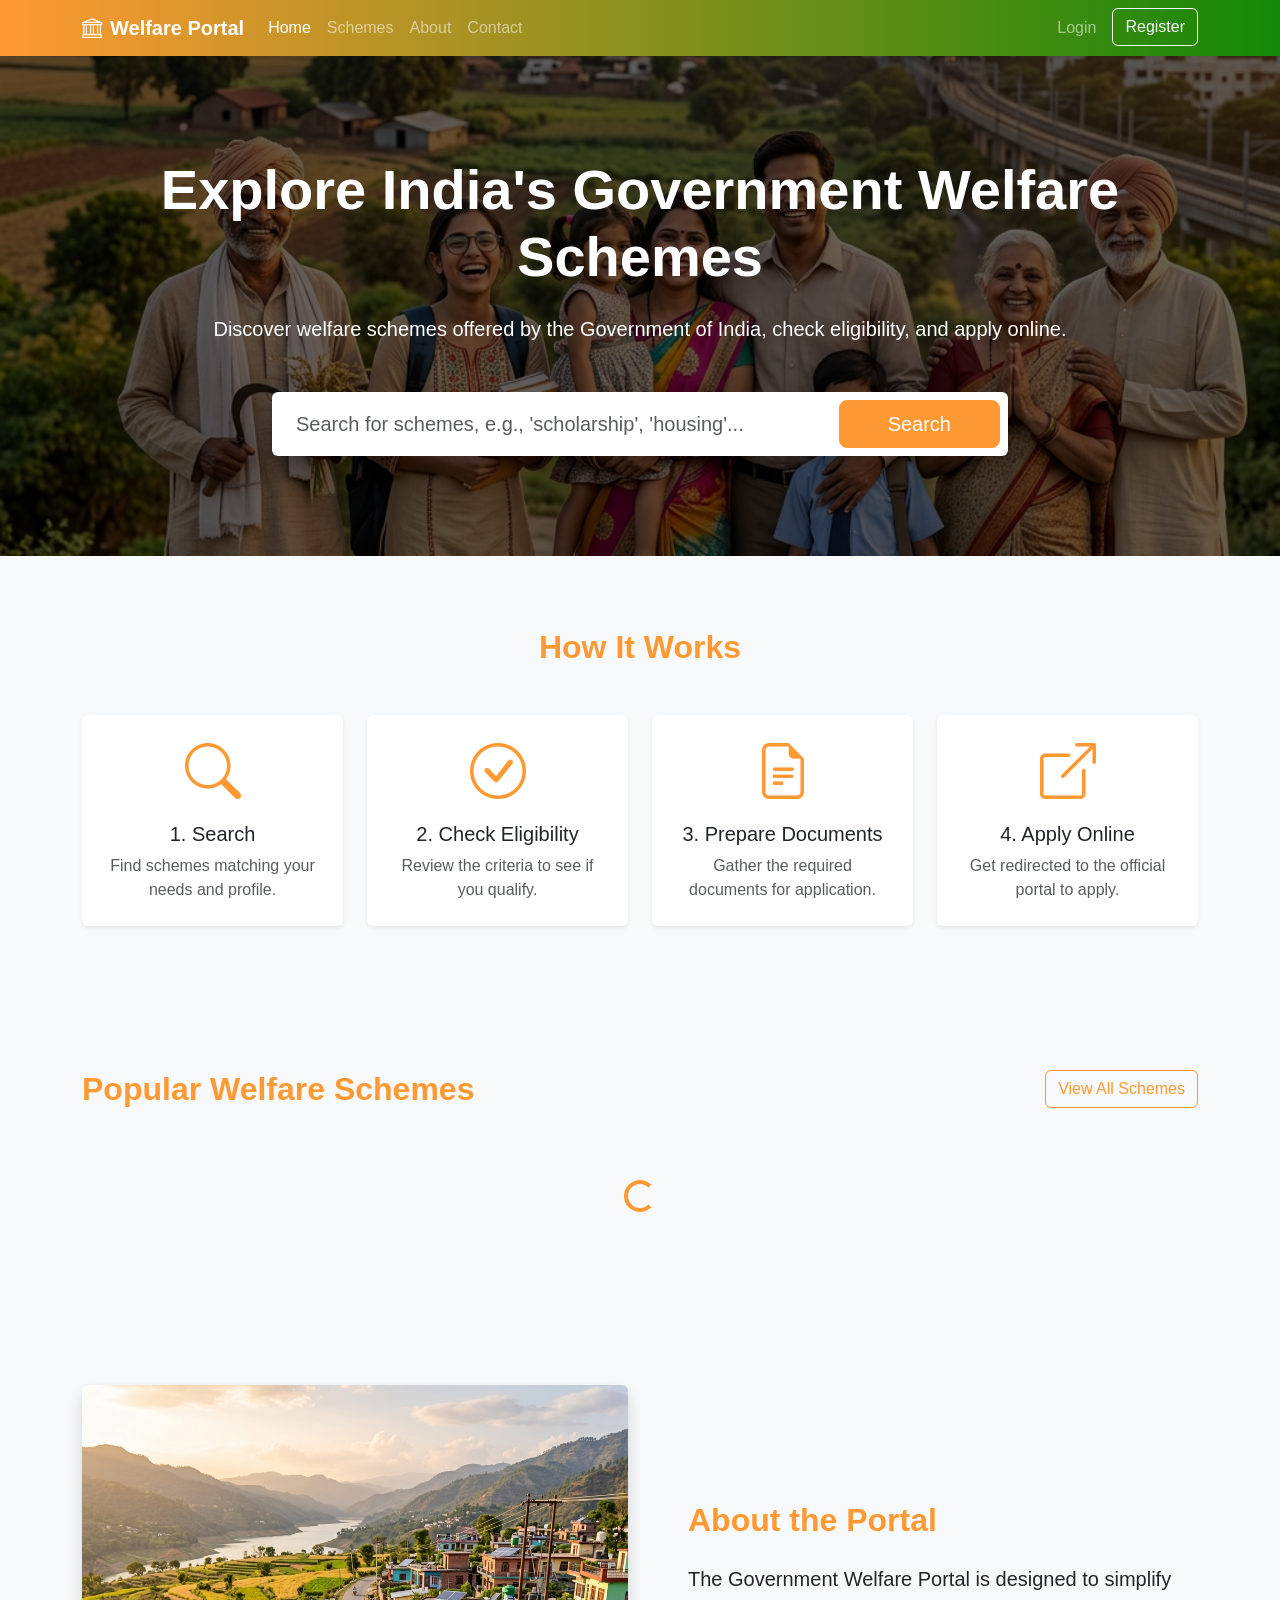
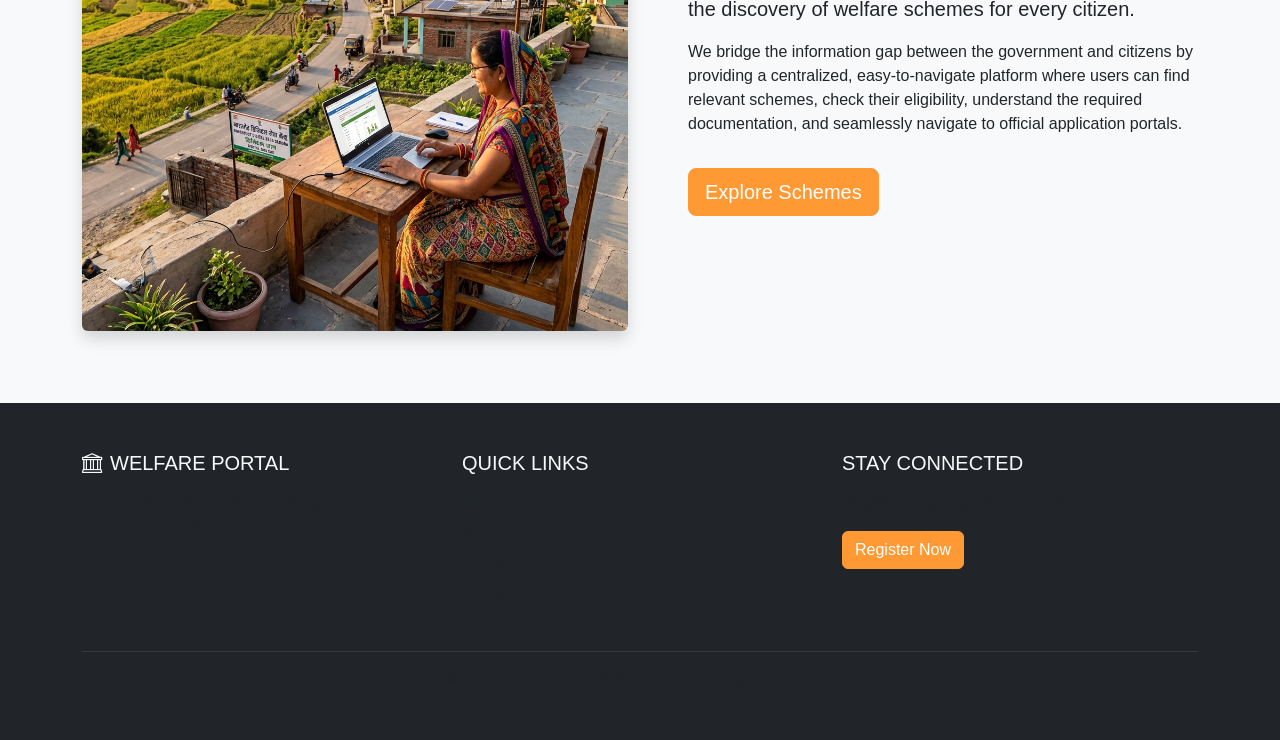
==== index.html @ afb79636 "first commit" ====
﻿<!DOCTYPE html>
<html lang="en">
<head>
    <meta charset="UTF-8">
    <meta name="viewport" content="width=device-width, initial-scale=1.0">
    <title>Government Welfare Portal - Find Schemes That Matter to You</title>
    <meta name="description" content="Discover government welfare schemes, check eligibility, view required documents, and apply through official portals.">
    <link href="https://cdn.jsdelivr.net/npm/bootstrap@5.3.0/dist/css/bootstrap.min.css" rel="stylesheet">
    <link href="https://fonts.googleapis.com/css2?family=Roboto:wght@400;500;700&display=swap" rel="stylesheet">
    <link href="https://cdn.jsdelivr.net/npm/bootstrap-icons@1.10.5/font/bootstrap-icons.css" rel="stylesheet">
    <link href="assets/css/style.css" rel="stylesheet">
</head>
<body>

<!-- Navbar -->
<nav class="navbar navbar-expand-lg navbar-dark sticky-top shadow-sm" id="mainNavbar">
    <div class="container">
        <a class="navbar-brand fw-bold" href="index.html">
            <i class="bi bi-bank me-2"></i>Welfare Portal
        </a>
        <button class="navbar-toggler" type="button" data-bs-toggle="collapse" data-bs-target="#navbarNav">
            <span class="navbar-toggler-icon"></span>
        </button>
        <div class="collapse navbar-collapse" id="navbarNav">
            <ul class="navbar-nav me-auto">
                <li class="nav-item"><a class="nav-link active" href="index.html">Home</a></li>
                <li class="nav-item"><a class="nav-link" href="schemes.html">Schemes</a></li>
                <li class="nav-item"><a class="nav-link" href="index.html#about">About</a></li>
                <li class="nav-item"><a class="nav-link" href="contact.html">Contact</a></li>
            </ul>
            <ul class="navbar-nav" id="authNav">
                <!-- Filled by JS -->
            </ul>
        </div>
    </div>
</nav>

<!-- Hero Section -->
<section class="hero-section">
    <div class="container">
        <h1 class="display-4 fw-bold mb-4">Explore India's Government Welfare Schemes</h1>
        <p class="lead mb-5">Discover welfare schemes offered by the Government of India, check eligibility, and apply online.</p>
        <div class="row justify-content-center">
            <div class="col-md-8">
                <form id="heroSearchForm" class="d-flex bg-white p-2 rounded shadow">
                    <input type="text" id="heroSearch" class="form-control border-0 shadow-none form-control-lg" placeholder="Search for schemes, e.g., 'scholarship', 'housing'...">
                    <button type="submit" class="btn btn-primary btn-lg px-5">Search</button>
                </form>
            </div>
        </div>
    </div>
</section>

<!-- How It Works -->
<section class="py-5 bg-light">
    <div class="container py-4">
        <h2 class="text-center mb-5 text-primary fw-bold">How It Works</h2>
        <div class="row text-center g-4">
            <div class="col-md-3">
                <div class="p-4 bg-white rounded shadow-sm h-100">
                    <div class="display-4 text-primary mb-3"><i class="bi bi-search"></i></div>
                    <h5>1. Search</h5>
                    <p class="text-muted mb-0">Find schemes matching your needs and profile.</p>
                </div>
            </div>
            <div class="col-md-3">
                <div class="p-4 bg-white rounded shadow-sm h-100">
                    <div class="display-4 text-primary mb-3"><i class="bi bi-check-circle"></i></div>
                    <h5>2. Check Eligibility</h5>
                    <p class="text-muted mb-0">Review the criteria to see if you qualify.</p>
                </div>
            </div>
            <div class="col-md-3">
                <div class="p-4 bg-white rounded shadow-sm h-100">
                    <div class="display-4 text-primary mb-3"><i class="bi bi-file-earmark-text"></i></div>
                    <h5>3. Prepare Documents</h5>
                    <p class="text-muted mb-0">Gather the required documents for application.</p>
                </div>
            </div>
            <div class="col-md-3">
                <div class="p-4 bg-white rounded shadow-sm h-100">
                    <div class="display-4 text-primary mb-3"><i class="bi bi-box-arrow-up-right"></i></div>
                    <h5>4. Apply Online</h5>
                    <p class="text-muted mb-0">Get redirected to the official portal to apply.</p>
                </div>
            </div>
        </div>
    </div>
</section>

<!-- Top Schemes -->
<section class="py-5">
    <div class="container py-4">
        <div class="d-flex justify-content-between align-items-center mb-5">
            <h2 class="text-primary fw-bold mb-0">Popular Welfare Schemes</h2>
            <a href="schemes.html" class="btn btn-outline-primary">View All Schemes</a>
        </div>
        <div id="topSchemesGrid" class="row g-4">
            <!-- Filled by JS -->
            <div class="col-12 text-center py-4">
                <div class="spinner-border text-primary" role="status"></div>
            </div>
        </div>
    </div>
</section>

<!-- About Section -->
<section id="about" class="py-5 bg-light">
    <div class="container py-4">
        <div class="row align-items-center">
            <div class="col-lg-6 mb-4 mb-lg-0">
                <img src="assets/images/about_portal.png" class="img-fluid rounded shadow" alt="About Us">
            </div>
            <div class="col-lg-6 ps-lg-5">
                <h2 class="text-primary fw-bold mb-4">About the Portal</h2>
                <p class="lead">The Government Welfare Portal is designed to simplify the discovery of welfare schemes for every citizen.</p>
                <p>We bridge the information gap between the government and citizens by providing a centralized, easy-to-navigate platform where users can find relevant schemes, check their eligibility, understand the required documentation, and seamlessly navigate to official application portals.</p>
                <a href="schemes.html" class="btn btn-primary btn-lg mt-3">Explore Schemes</a>
            </div>
        </div>
    </div>
</section>

<!-- Footer -->
<footer class="bg-dark text-light py-5 mt-auto">
    <div class="container">
        <div class="row">
            <div class="col-md-4 mb-4 mb-md-0">
                <h5 class="text-uppercase mb-3"><i class="bi bi-bank me-2"></i>Welfare Portal</h5>
                <p class="text-muted">Empowering citizens by providing easy access to government welfare schemes.</p>
            </div>
            <div class="col-md-4 mb-4 mb-md-0">
                <h5 class="text-uppercase mb-3">Quick Links</h5>
                <ul class="list-unstyled">
                    <li class="mb-2"><a href="index.html" class="text-muted text-decoration-none">Home</a></li>
                    <li class="mb-2"><a href="schemes.html" class="text-muted text-decoration-none">Schemes</a></li>
                    <li class="mb-2"><a href="index.html#about" class="text-muted text-decoration-none">About Us</a></li>
                    <li class="mb-2"><a href="contact.html" class="text-muted text-decoration-none">Contact Us</a></li>
                </ul>
            </div>
            <div class="col-md-4">
                <h5 class="text-uppercase mb-3">Stay Connected</h5>
                <p class="text-muted">Register to get updates on welfare schemes.</p>
                <div id="footerAuthLink"></div>
            </div>
        </div>
        <hr class="mt-4 mb-3 border-secondary">
        <p class="text-center text-muted mb-0">&copy; <span id="year"></span> Government Welfare Portal. All rights reserved.</p>
    </div>
</footer>

<!-- Login Required Modal -->
<div class="modal fade" id="loginRequiredModal" tabindex="-1">
    <div class="modal-dialog modal-dialog-centered">
        <div class="modal-content">
            <div class="modal-header bg-primary text-white">
                <h5 class="modal-title"><i class="bi bi-lock me-2"></i>Login Required</h5>
                <button type="button" class="btn-close btn-close-white" data-bs-dismiss="modal"></button>
            </div>
            <div class="modal-body text-center py-4">
                <p class="lead">You need to be logged in to search for schemes.</p>
                <p class="text-muted">Please login or register to continue.</p>
            </div>
            <div class="modal-footer">
                <button class="btn btn-outline-secondary" data-bs-dismiss="modal">Cancel</button>
                <a href="login.html" id="loginRedirectBtn" class="btn btn-primary">Login</a>
                <a href="register.html" class="btn btn-outline-primary">Register</a>
            </div>
        </div>
    </div>
</div>

<script src="https://cdn.jsdelivr.net/npm/bootstrap@5.3.0/dist/js/bootstrap.bundle.min.js"></script>
<script src="assets/js/app.js"></script>
<script>
document.getElementById('year').textContent = new Date().getFullYear();

// Check auth and update navbar
checkAuth(function(user) {
    renderNavbar(user);
    renderFooterAuth(user);
});

// Load top schemes via AJAX
fetch('api.php?action=schemes_top')
    .then(r => r.json())
    .then(data => {
        const grid = document.getElementById('topSchemesGrid');
        if (data.success && data.schemes.length > 0) {
            grid.innerHTML = data.schemes.map(s => createSchemeCard(s)).join('');
        } else {
            grid.innerHTML = '<div class="col-12 text-center py-5"><i class="bi bi-inbox fs-1 text-muted"></i><p class="mt-3 text-muted">No schemes available at the moment.</p></div>';
        }
    });

// Hero search
document.getElementById('heroSearchForm').addEventListener('submit', function(e) {
    e.preventDefault();
    const keyword = document.getElementById('heroSearch').value.trim();
    if (!keyword) return;

    checkAuth(function(user) {
        if (!user) {
            // Store search keyword in sessionStorage and redirect to login
            sessionStorage.setItem('pendingSearch', keyword);
            const modal = new bootstrap.Modal(document.getElementById('loginRequiredModal'));
            document.getElementById('loginRedirectBtn').href = 'login.html?redirect=search';
            modal.show();
        } else {
            window.location.href = 'schemes.html?search=' + encodeURIComponent(keyword);
        }
    });
});
</script>
</body>
</html>
---- assets/css/style.css ----
/* ─── Base ─────────────────────────────────────────────────────────────────── */
body {
    display: flex;
    flex-direction: column;
    min-height: 100vh;
    font-family: 'Segoe UI', Tahoma, Geneva, Verdana, sans-serif;
    background-color: #f8f9fa;
}

/* ─── Navbar ─────────────────────────────────────────────────────────────────── */
#mainNavbar, .navbar { background: linear-gradient(90deg, #FF9933 0%, #138808 100%) !important; }

/* ─── Hero ───────────────────────────────────────────────────────────────────── */
.hero-section {
    background: linear-gradient(rgba(0, 0, 0, 0.6), rgba(0, 0, 0, 0.6)), url('../images/hero_banner.png') center/cover no-repeat;
    color: white;
    padding: 100px 0;
    text-align: center;
}

/* ─── Scheme Cards ───────────────────────────────────────────────────────────── */
.scheme-card {
    transition: transform .28s ease, box-shadow .28s ease;
    height: 100%;
    border-radius: 10px;
    overflow: hidden;
    border: none;
    box-shadow: 0 4px 6px rgba(0,0,0,.06);
}
.scheme-card:hover { transform: translateY(-5px); box-shadow: 0 12px 24px rgba(0,0,0,.12); }
.scheme-card .card-img-top { height: 200px; object-fit: cover; background-color: #e9ecef; }
.card-title { color: #002060; font-weight: 600; }
.badge-category { background-color: #e3f2fd; color: #0d6efd; font-weight: 500; }

/* ─── Custom Colors ──────────────────────────────────────────────────────────── */
.bg-primary { background-color: #FF9933 !important; }
.btn-primary { background-color: #FF9933; border-color: #FF9933; }
.btn-primary:hover { background-color: #E68A00; border-color: #E68A00; }
.text-primary { color: #FF9933 !important; }
.btn-outline-primary { color: #FF9933; border-color: #FF9933; }
.btn-outline-primary:hover { background-color: #FF9933; border-color: #FF9933; }

/* ─── Forms ──────────────────────────────────────────────────────────────────── */
.form-control:focus, .form-select:focus {
    border-color: #002060;
    box-shadow: 0 0 0 0.25rem rgba(0,32,96,.2);
}

/* ─── Admin Sidebar ──────────────────────────────────────────────────────────── */
.admin-sidebar {
    min-height: calc(100vh - 56px);
    background-color: #1e2a3a;
    padding-top: 20px;
}
.admin-sidebar a {
    color: #adb5bd;
    padding: 12px 20px;
    display: block;
    text-decoration: none;
    transition: background .2s, color .2s;
    border-left: 3px solid transparent;
}
.admin-sidebar a:hover, .admin-sidebar a.active {
    background-color: rgba(255,255,255,.06);
    color: #fff;
    border-left-color: #0d6efd;
}

/* ─── Content Text ───────────────────────────────────────────────────────────── */
.content-text { line-height: 1.85; color: #495057; }

/* ─── Page Header ────────────────────────────────────────────────────────────── */
.page-hero {
    background: linear-gradient(135deg, #002060 0%, #0056b3 100%);
    color: white;
    padding: 50px 0;
}

/* ─── Stat Cards ─────────────────────────────────────────────────────────────── */
.stat-card { border: none; border-radius: 12px; overflow: hidden; }
.stat-card .display-5 { font-size: 2.5rem; }
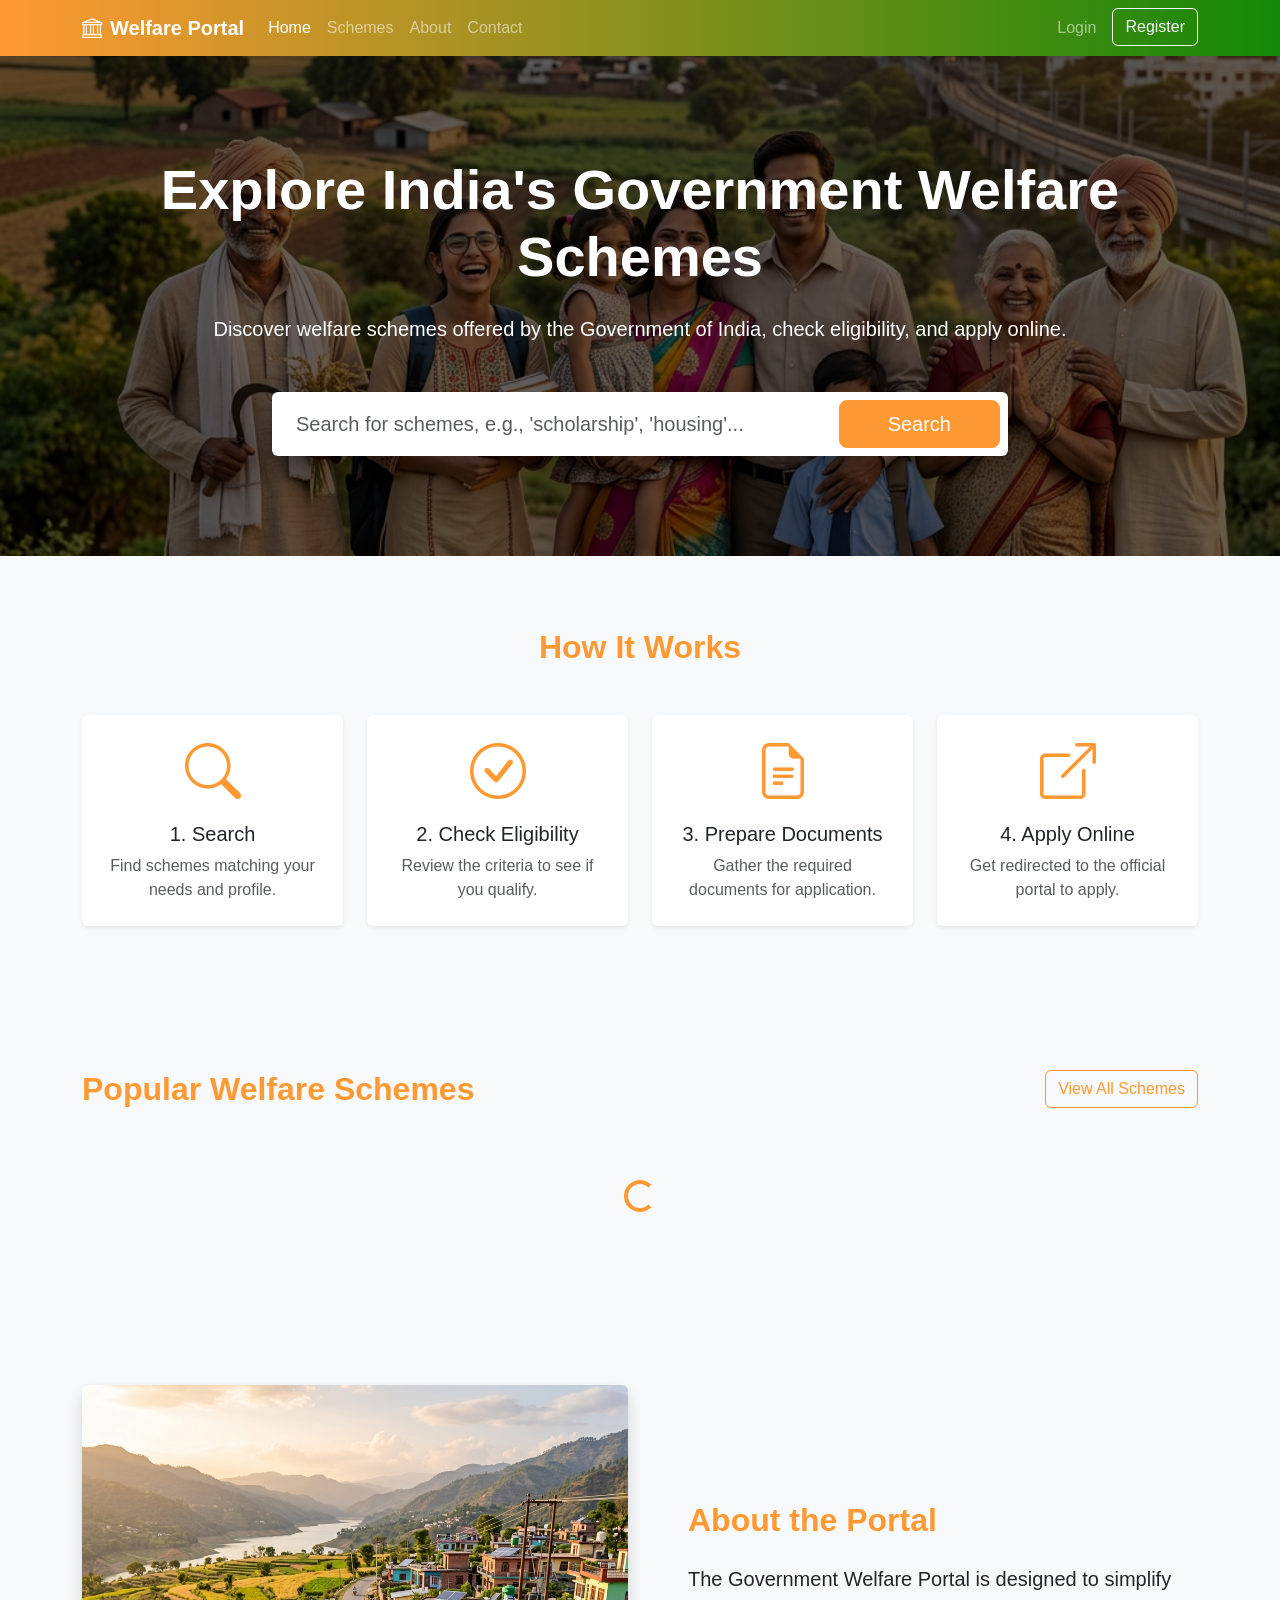
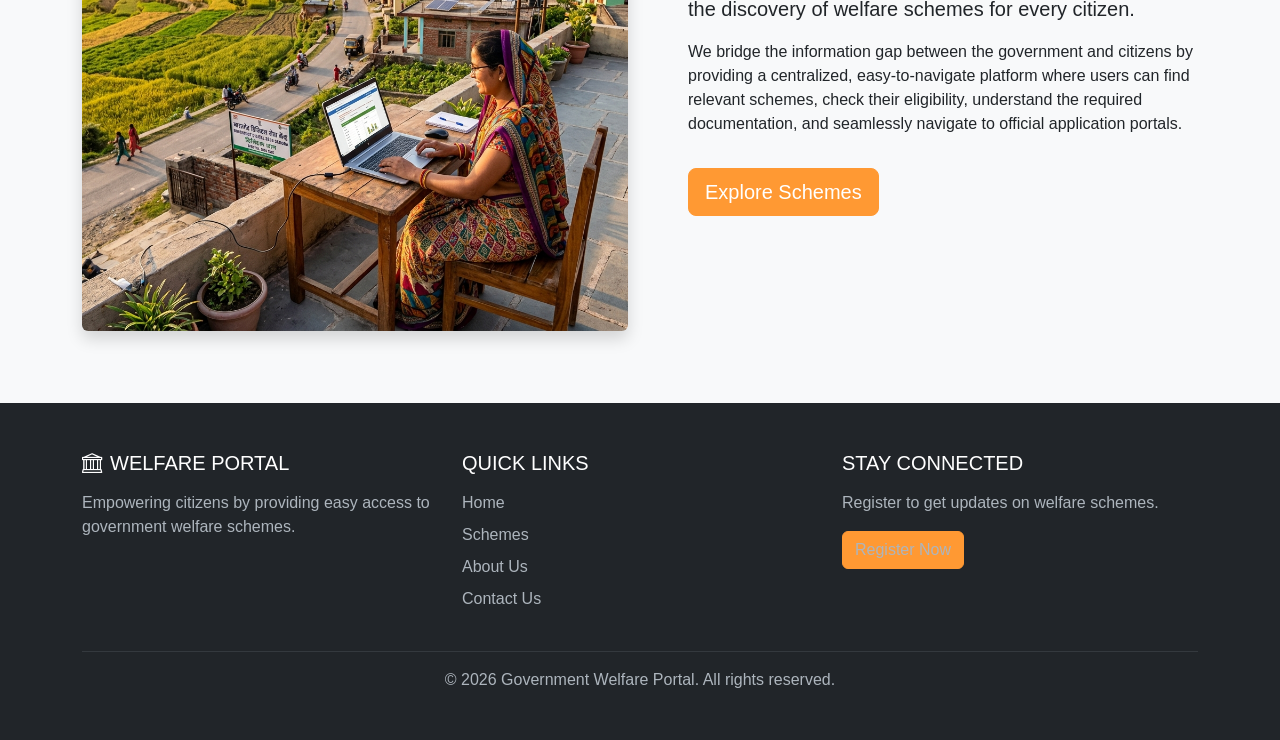
==== commit c591278a: "Update_footer" ====
--- a/index.html
+++ b/index.html
@@ -1,4 +1,4 @@
-﻿<!DOCTYPE html>
+<!DOCTYPE html>
 <html lang="en">
 <head>
     <meta charset="UTF-8">
@@ -8,7 +8,7 @@
     <link href="https://cdn.jsdelivr.net/npm/bootstrap@5.3.0/dist/css/bootstrap.min.css" rel="stylesheet">
     <link href="https://fonts.googleapis.com/css2?family=Roboto:wght@400;500;700&display=swap" rel="stylesheet">
     <link href="https://cdn.jsdelivr.net/npm/bootstrap-icons@1.10.5/font/bootstrap-icons.css" rel="stylesheet">
-    <link href="assets/css/style.css" rel="stylesheet">
+    <link href="assets/css/style.css?v=2" rel="stylesheet">
 </head>
 <body>
 
@@ -126,26 +126,26 @@
     <div class="container">
         <div class="row">
             <div class="col-md-4 mb-4 mb-md-0">
-                <h5 class="text-uppercase mb-3"><i class="bi bi-bank me-2"></i>Welfare Portal</h5>
-                <p class="text-muted">Empowering citizens by providing easy access to government welfare schemes.</p>
+                <h5 class="text-uppercase mb-3 text-white"><i class="bi bi-bank me-2"></i>Welfare Portal</h5>
+                <p class="text-white-50">Empowering citizens by providing easy access to government welfare schemes.</p>
             </div>
             <div class="col-md-4 mb-4 mb-md-0">
-                <h5 class="text-uppercase mb-3">Quick Links</h5>
+                <h5 class="text-uppercase mb-3 text-white">Quick Links</h5>
                 <ul class="list-unstyled">
-                    <li class="mb-2"><a href="index.html" class="text-muted text-decoration-none">Home</a></li>
-                    <li class="mb-2"><a href="schemes.html" class="text-muted text-decoration-none">Schemes</a></li>
-                    <li class="mb-2"><a href="index.html#about" class="text-muted text-decoration-none">About Us</a></li>
-                    <li class="mb-2"><a href="contact.html" class="text-muted text-decoration-none">Contact Us</a></li>
+                    <li class="mb-2"><a href="index.html" class="text-white-50 text-decoration-none">Home</a></li>
+                    <li class="mb-2"><a href="schemes.html" class="text-white-50 text-decoration-none">Schemes</a></li>
+                    <li class="mb-2"><a href="index.html#about" class="text-white-50 text-decoration-none">About Us</a></li>
+                    <li class="mb-2"><a href="contact.html" class="text-white-50 text-decoration-none">Contact Us</a></li>
                 </ul>
             </div>
             <div class="col-md-4">
-                <h5 class="text-uppercase mb-3">Stay Connected</h5>
-                <p class="text-muted">Register to get updates on welfare schemes.</p>
+                <h5 class="text-uppercase mb-3 text-white">Stay Connected</h5>
+                <p class="text-white-50">Register to get updates on welfare schemes.</p>
                 <div id="footerAuthLink"></div>
             </div>
         </div>
         <hr class="mt-4 mb-3 border-secondary">
-        <p class="text-center text-muted mb-0">&copy; <span id="year"></span> Government Welfare Portal. All rights reserved.</p>
+        <p class="text-center text-white-50 mb-0">&copy; <span id="year"></span> Government Welfare Portal. All rights reserved.</p>
     </div>
 </footer>
 
@@ -171,7 +171,7 @@
 </div>
 
 <script src="https://cdn.jsdelivr.net/npm/bootstrap@5.3.0/dist/js/bootstrap.bundle.min.js"></script>
-<script src="assets/js/app.js"></script>
+<script src="assets/js/app.js?v=2"></script>
 <script>
 document.getElementById('year').textContent = new Date().getFullYear();
 
--- a/assets/css/style.css
+++ b/assets/css/style.css
@@ -79,3 +79,34 @@
 /* ─── Stat Cards ─────────────────────────────────────────────────────────────── */
 .stat-card { border: none; border-radius: 12px; overflow: hidden; }
 .stat-card .display-5 { font-size: 2.5rem; }
+
+/* ─── Footer ─────────────────────────────────────────────────────────────────── */
+footer {
+    background-color: #212529 !important;
+    color: #f8f9fa !important;
+}
+footer h4, footer h5, footer h6 {
+    color: #ffffff !important;
+}
+footer,
+footer p,
+footer span,
+footer li,
+footer .text-muted,
+footer p.text-muted,
+footer .text-white-50 {
+    color: #adb5bd !important;
+}
+footer a,
+footer a.text-muted,
+footer a.text-white-50 {
+    color: #adb5bd !important;
+    text-decoration: none;
+    transition: color 0.2s ease;
+}
+footer a:hover,
+footer a.text-muted:hover,
+footer a.text-white-50:hover {
+    color: #ffffff !important;
+    text-decoration: underline;
+}
